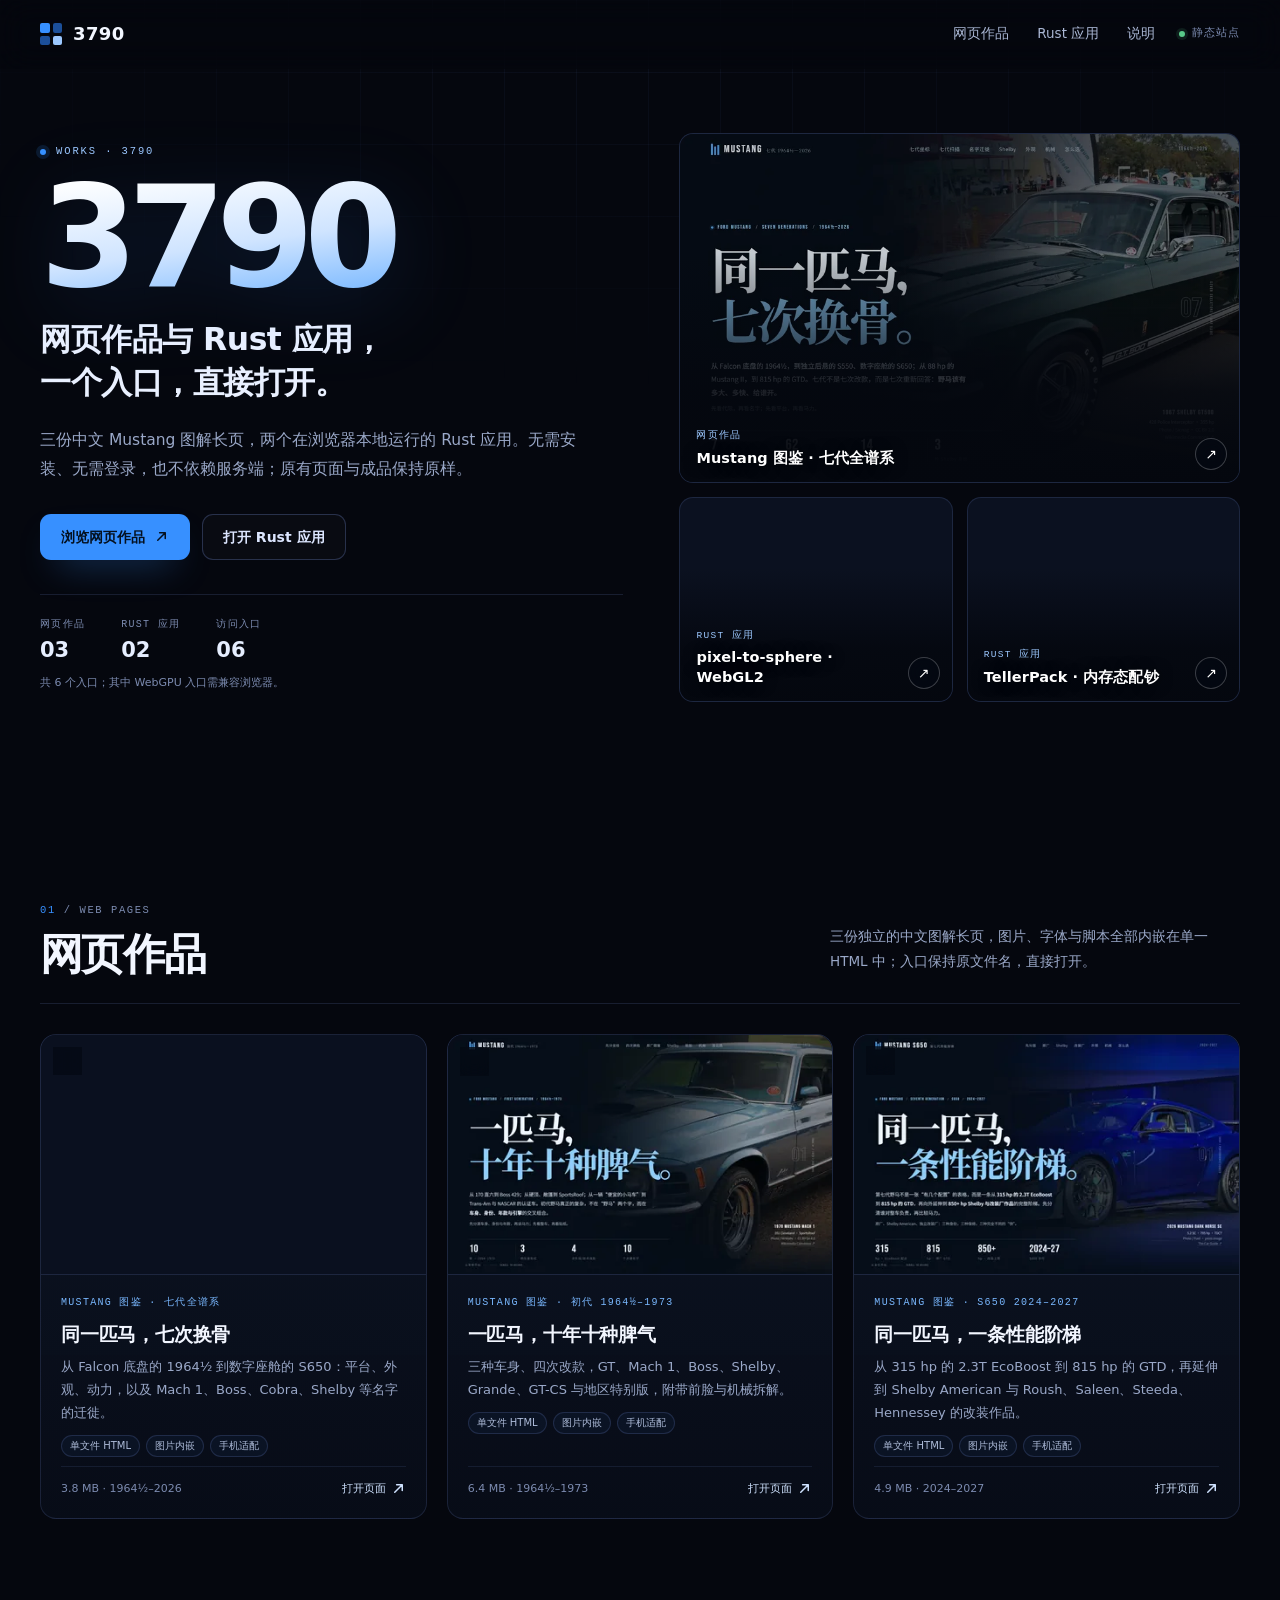
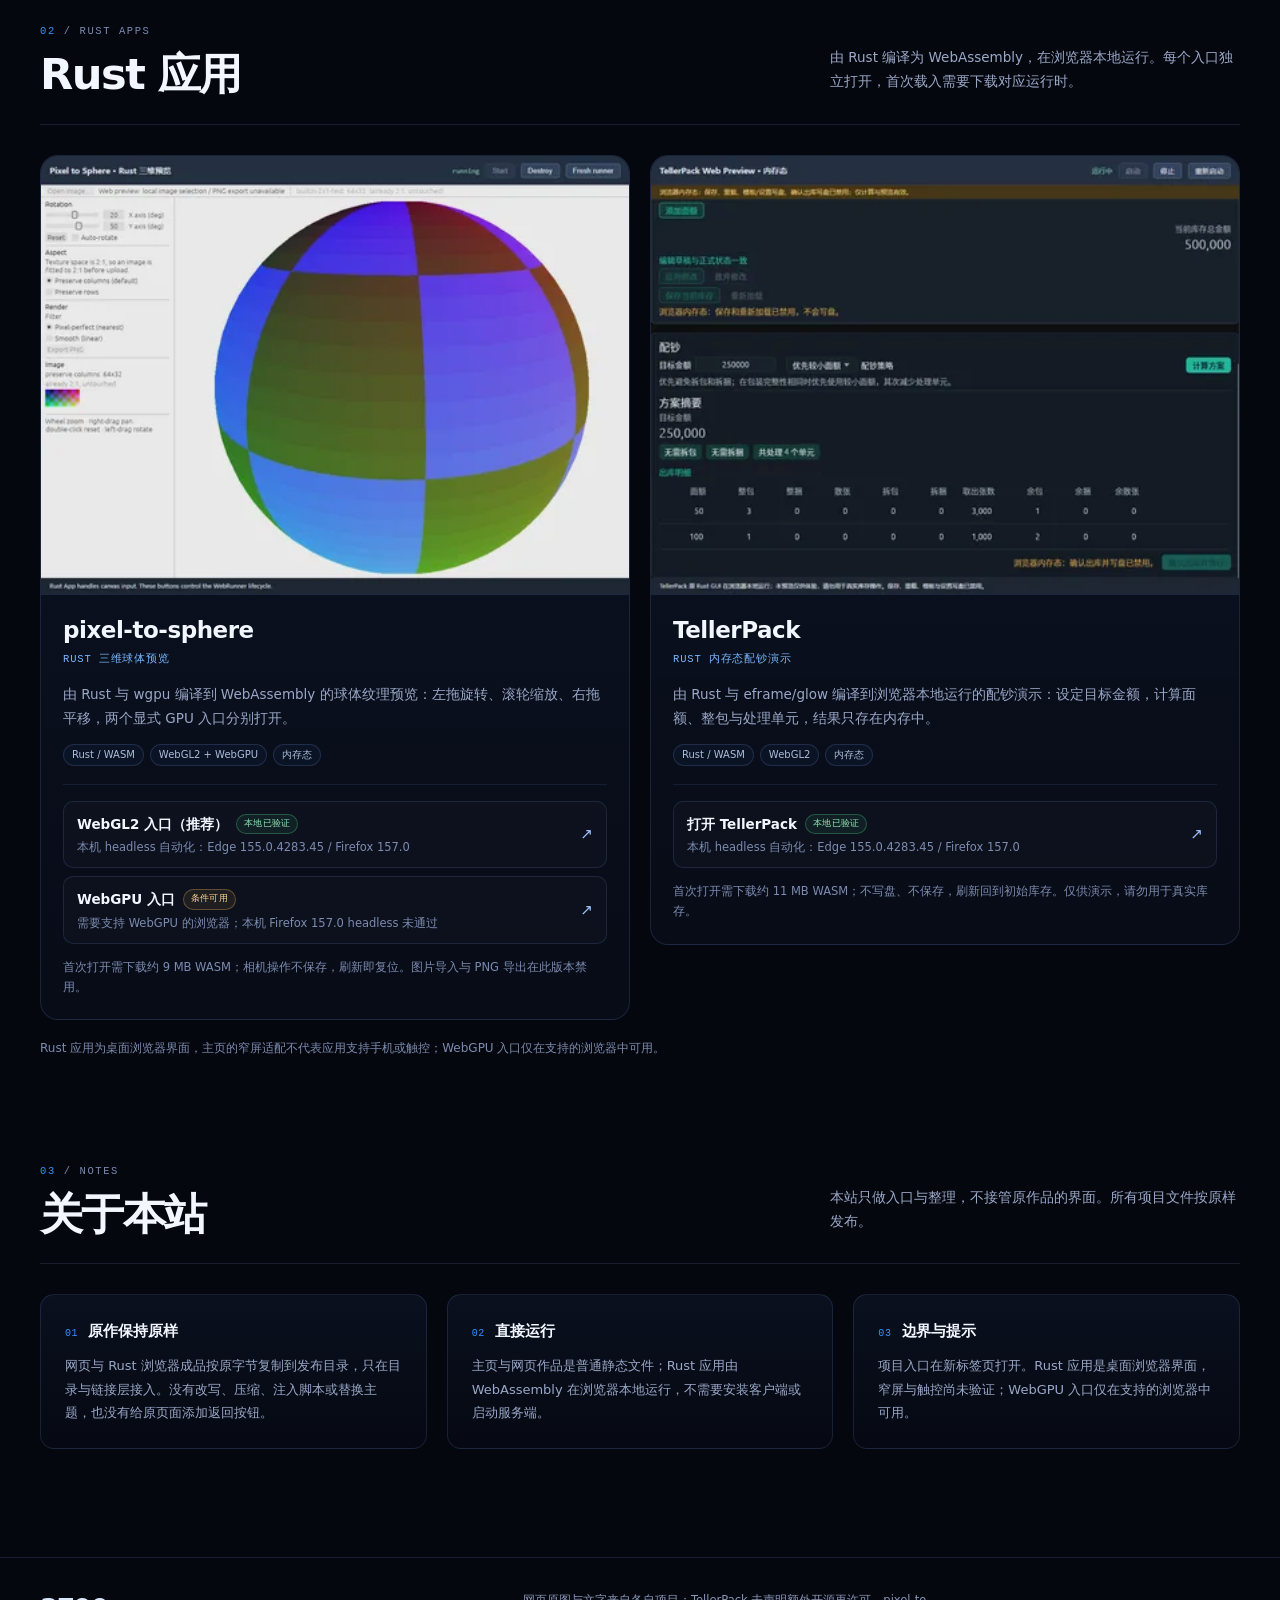
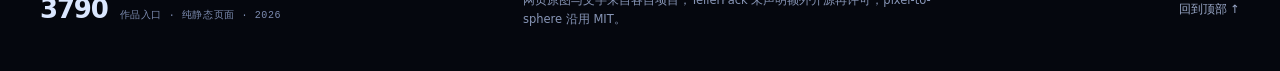
==== docs/index.html @ 150a2ca7 "Publish 3790 site (initial test deployment)" ====
<!doctype html>
<html lang="zh-CN">
<head>
  <meta charset="utf-8">
  <meta name="viewport" content="width=device-width, initial-scale=1">
  <title>3790 · 网页作品与 Rust 应用</title>
  <meta name="description" content="3790 的作品入口：三份中文 Mustang 网页图解，以及两个在浏览器本地运行的 Rust 应用。无需安装，直接打开。">
  <meta name="theme-color" content="#05070e">
  <meta name="color-scheme" content="dark">
  <meta property="og:type" content="website">
  <meta property="og:title" content="3790 · 网页作品与 Rust 应用">
  <meta property="og:description" content="3790 的作品入口：三份中文 Mustang 网页图解，以及两个在浏览器本地运行的 Rust 应用。无需安装，直接打开。">
  <link rel="icon" href="assets/favicon.svg" type="image/svg+xml">
  <link rel="stylesheet" href="assets/styles.css">
  <script src="assets/main.js" defer></script>
</head>
<body id="top">
  <a class="skip-link" href="#main">跳到主要内容</a>

  <header class="site-header">
    <div class="shell header-inner">
      <a class="brand" href="./" aria-label="3790 首页">
        <span class="brand-glyph" aria-hidden="true"><i></i><i></i><i></i><i></i></span>
        <span class="brand-word">3790</span>
      </a>
      <nav class="site-nav" aria-label="主导航">
        <a href="#web">网页作品</a>
        <a href="#rust">Rust 应用</a>
        <a href="#about">说明</a>
      </nav>
      <p class="header-meta"><span class="status-dot" aria-hidden="true"></span>静态站点</p>
    </div>
  </header>

  <main id="main">
    <section class="hero shell" aria-labelledby="hero-title">
      <div class="hero-copy">
        <p class="eyebrow"><span class="eyebrow-dot" aria-hidden="true"></span>WORKS · 3790</p>
        <h1 class="hero-title" id="hero-title">
          <span class="hero-num">3790</span>
          <span class="hero-tagline">网页作品与 Rust 应用，<br>一个入口，直接打开。</span>
        </h1>
        <p class="lede">三份中文 Mustang 图解长页，两个在浏览器本地运行的 Rust 应用。无需安装、无需登录，也不依赖服务端；原有页面与成品保持原样。</p>
        <div class="hero-actions">
          <a class="btn btn-primary" href="#web">浏览网页作品<svg viewBox="0 0 16 16" width="15" height="15" aria-hidden="true" focusable="false"><path d="M4 12 12 4M6 4h6v6" fill="none" stroke="currentColor" stroke-width="1.6" stroke-linecap="round" stroke-linejoin="round"/></svg></a>
          <a class="btn btn-ghost" href="#rust">打开 Rust 应用</a>
        </div>
        <dl class="facts" aria-label="站点概况">
          <div class="fact"><dt>网页作品</dt><dd>03</dd></div>
          <div class="fact"><dt>Rust 应用</dt><dd>02</dd></div>
          <div class="fact"><dt>访问入口</dt><dd>06</dd></div>
        </dl>
        <p class="facts-note">共 6 个入口；其中 WebGPU 入口需兼容浏览器。</p>
      </div>
      <div class="hero-gallery" aria-label="精选入口">
        <a class="tile tile--feature" href="pages/mustang-atlas/mustang-all-generations.html" target="_blank" rel="noopener noreferrer" aria-label="Mustang 图鉴 · 七代全谱系（在新标签页打开）">
          <img src="assets/previews/mustang-all-generations-880.webp" srcset="assets/previews/mustang-all-generations-440.webp 440w, assets/previews/mustang-all-generations-880.webp 880w" sizes="(max-width: 860px) 82vw, (max-width: 1080px) 31vw, 47vw" width="880" height="550" alt="" fetchpriority="high" decoding="async">
          <span class="tile-caption"><span class="tile-kicker">网页作品</span><strong>Mustang 图鉴 · 七代全谱系</strong></span>
          <span class="tile-go" aria-hidden="true">↗</span>
        </a>
        <a class="tile" href="apps/pixel-to-sphere/webgl2/index.html" target="_blank" rel="noopener noreferrer" aria-label="pixel-to-sphere · WebGL2（在新标签页打开）">
          <img src="assets/previews/pixel-webgl2-880.webp" srcset="assets/previews/pixel-webgl2-440.webp 440w, assets/previews/pixel-webgl2-880.webp 880w" sizes="(max-width: 860px) 82vw, (max-width: 1080px) 31vw, 24vw" width="880" height="656" alt="" decoding="async">
          <span class="tile-caption"><span class="tile-kicker">Rust 应用</span><strong>pixel-to-sphere · WebGL2</strong></span>
          <span class="tile-go" aria-hidden="true">↗</span>
        </a>
        <a class="tile" href="apps/tellerpack/index.html" target="_blank" rel="noopener noreferrer" aria-label="TellerPack · 内存态配钞（在新标签页打开）">
          <img src="assets/previews/tellerpack-glow-880.webp" srcset="assets/previews/tellerpack-glow-440.webp 440w, assets/previews/tellerpack-glow-880.webp 880w" sizes="(max-width: 860px) 82vw, (max-width: 1080px) 31vw, 24vw" width="880" height="656" alt="" decoding="async">
          <span class="tile-caption"><span class="tile-kicker">Rust 应用</span><strong>TellerPack · 内存态配钞</strong></span>
          <span class="tile-go" aria-hidden="true">↗</span>
        </a>
      </div>
    </section>

    <section class="section shell" id="web" aria-labelledby="web-title">
      <div class="section-head">
        <div>
          <p class="section-kicker"><span>01</span> / WEB PAGES</p>
          <h2 id="web-title">网页作品</h2>
        </div>
        <p class="section-note">三份独立的中文图解长页，图片、字体与脚本全部内嵌在单一 HTML 中；入口保持原文件名，直接打开。</p>
      </div>
      <div class="work-grid">
        <article class="work-card">
          <div class="work-media">
            <img src="assets/previews/mustang-all-generations-880.webp" srcset="assets/previews/mustang-all-generations-440.webp 440w, assets/previews/mustang-all-generations-880.webp 880w" sizes="(max-width: 720px) 92vw, (max-width: 1080px) 45vw, 30vw" width="880" height="550" alt="Mustang 七代全谱系页面顶部：深蓝背景上的白色大标题“同一匹马，七次换骨”，右侧是一辆绿色 1967 Shelby GT500。" loading="lazy" decoding="async">
            <span class="work-index" aria-hidden="true">01</span>
          </div>
          <div class="work-body">
            <p class="work-kicker">Mustang 图鉴 · 七代全谱系</p>
            <h3 class="work-title"><a href="pages/mustang-atlas/mustang-all-generations.html" target="_blank" rel="noopener noreferrer">同一匹马，七次换骨<span class="sr-only">（在新标签页打开）</span></a></h3>
            <p class="work-desc">从 Falcon 底盘的 1964½ 到数字座舱的 S650：平台、外观、动力，以及 Mach 1、Boss、Cobra、Shelby 等名字的迁徙。</p>
            <div class="work-tags"><span class="tag">单文件 HTML</span><span class="tag">图片内嵌</span><span class="tag">手机适配</span></div>
            <div class="work-foot">
              <span>3.8 MB · 1964½–2026</span>
              <span class="work-open" aria-hidden="true">打开页面 <svg viewBox="0 0 16 16" width="15" height="15" aria-hidden="true" focusable="false"><path d="M4 12 12 4M6 4h6v6" fill="none" stroke="currentColor" stroke-width="1.6" stroke-linecap="round" stroke-linejoin="round"/></svg></span>
            </div>
          </div>
        </article>
        <article class="work-card">
          <div class="work-media">
            <img src="assets/previews/mustang-first-generation-880.webp" srcset="assets/previews/mustang-first-generation-440.webp 440w, assets/previews/mustang-first-generation-880.webp 880w" sizes="(max-width: 720px) 92vw, (max-width: 1080px) 45vw, 30vw" width="880" height="550" alt="初代 Mustang 页面顶部：深蓝背景与浅蓝色大标题“一匹马，十年十种脾气”，右侧是一辆蓝色 1970 Mustang Mach 1。" loading="lazy" decoding="async">
            <span class="work-index" aria-hidden="true">02</span>
          </div>
          <div class="work-body">
            <p class="work-kicker">Mustang 图鉴 · 初代 1964½–1973</p>
            <h3 class="work-title"><a href="pages/mustang-atlas/mustang-first-generation.html" target="_blank" rel="noopener noreferrer">一匹马，十年十种脾气<span class="sr-only">（在新标签页打开）</span></a></h3>
            <p class="work-desc">三种车身、四次改款，GT、Mach 1、Boss、Shelby、Grande、GT-CS 与地区特别版，附带前脸与机械拆解。</p>
            <div class="work-tags"><span class="tag">单文件 HTML</span><span class="tag">图片内嵌</span><span class="tag">手机适配</span></div>
            <div class="work-foot">
              <span>6.4 MB · 1964½–1973</span>
              <span class="work-open" aria-hidden="true">打开页面 <svg viewBox="0 0 16 16" width="15" height="15" aria-hidden="true" focusable="false"><path d="M4 12 12 4M6 4h6v6" fill="none" stroke="currentColor" stroke-width="1.6" stroke-linecap="round" stroke-linejoin="round"/></svg></span>
            </div>
          </div>
        </article>
        <article class="work-card">
          <div class="work-media">
            <img src="assets/previews/mustang-s650-880.webp" srcset="assets/previews/mustang-s650-440.webp 440w, assets/previews/mustang-s650-880.webp 880w" sizes="(max-width: 720px) 92vw, (max-width: 1080px) 45vw, 30vw" width="880" height="550" alt="S650 页面顶部：深蓝色标题“同一匹马，一条性能阶梯”，右侧是一辆蓝色第七代 Mustang Dark Horse。" loading="lazy" decoding="async">
            <span class="work-index" aria-hidden="true">03</span>
          </div>
          <div class="work-body">
            <p class="work-kicker">Mustang 图鉴 · S650 2024–2027</p>
            <h3 class="work-title"><a href="pages/mustang-atlas/mustang-s650-performance-ladder.html" target="_blank" rel="noopener noreferrer">同一匹马，一条性能阶梯<span class="sr-only">（在新标签页打开）</span></a></h3>
            <p class="work-desc">从 315 hp 的 2.3T EcoBoost 到 815 hp 的 GTD，再延伸到 Shelby American 与 Roush、Saleen、Steeda、Hennessey 的改装作品。</p>
            <div class="work-tags"><span class="tag">单文件 HTML</span><span class="tag">图片内嵌</span><span class="tag">手机适配</span></div>
            <div class="work-foot">
              <span>4.9 MB · 2024–2027</span>
              <span class="work-open" aria-hidden="true">打开页面 <svg viewBox="0 0 16 16" width="15" height="15" aria-hidden="true" focusable="false"><path d="M4 12 12 4M6 4h6v6" fill="none" stroke="currentColor" stroke-width="1.6" stroke-linecap="round" stroke-linejoin="round"/></svg></span>
            </div>
          </div>
        </article>
      </div>
    </section>

    <section class="section shell" id="rust" aria-labelledby="rust-title">
      <div class="section-head">
        <div>
          <p class="section-kicker"><span>02</span> / RUST APPS</p>
          <h2 id="rust-title">Rust 应用</h2>
        </div>
        <p class="section-note">由 Rust 编译为 WebAssembly，在浏览器本地运行。每个入口独立打开，首次载入需要下载对应运行时。</p>
      </div>
      <div class="app-grid">
        <article class="app-card">
          <div class="app-media"><img src="assets/previews/pixel-webgl2-880.webp" srcset="assets/previews/pixel-webgl2-440.webp 440w, assets/previews/pixel-webgl2-880.webp 880w" sizes="(max-width: 1080px) 92vw, 46vw" width="880" height="656" alt="pixel-to-sphere 浏览器界面：左侧是旋转、渲染与图像设置面板，右侧是一个用 64×32 测试纹理贴图的彩色球体。" loading="lazy" decoding="async"></div>
          <div class="app-body">
            <h3 class="app-title">pixel-to-sphere</h3>
            <p class="app-sub">Rust 三维球体预览</p>
            <p class="app-desc">由 Rust 与 wgpu 编译到 WebAssembly 的球体纹理预览：左拖旋转、滚轮缩放、右拖平移，两个显式 GPU 入口分别打开。</p>
            <div class="app-tags"><span class="tag">Rust / WASM</span><span class="tag">WebGL2 + WebGPU</span><span class="tag">内存态</span></div>
            <div class="app-entries">
            <a class="entry-link" href="apps/pixel-to-sphere/webgl2/index.html" target="_blank" rel="noopener noreferrer">
              <span class="entry-main">
                <span class="entry-title">WebGL2 入口（推荐） <span class="badge badge-ok">本地已验证</span></span>
                <span class="entry-desc">本机 headless 自动化：Edge 155.0.4283.45 / Firefox 157.0</span>
              </span>
              <span class="entry-go" aria-hidden="true">↗</span>
              <span class="sr-only">（在新标签页打开）</span>
            </a>
            <a class="entry-link" href="apps/pixel-to-sphere/webgpu/index.html" target="_blank" rel="noopener noreferrer">
              <span class="entry-main">
                <span class="entry-title">WebGPU 入口 <span class="badge badge-warn">条件可用</span></span>
                <span class="entry-desc">需要支持 WebGPU 的浏览器；本机 Firefox 157.0 headless 未通过</span>
              </span>
              <span class="entry-go" aria-hidden="true">↗</span>
              <span class="sr-only">（在新标签页打开）</span>
            </a>
            </div>
            <p class="app-note">首次打开需下载约 9 MB WASM；相机操作不保存，刷新即复位。图片导入与 PNG 导出在此版本禁用。</p>
          </div>
        </article>
        <article class="app-card">
          <div class="app-media"><img src="assets/previews/tellerpack-glow-880.webp" srcset="assets/previews/tellerpack-glow-440.webp 440w, assets/previews/tellerpack-glow-880.webp 880w" sizes="(max-width: 1080px) 92vw, 46vw" width="880" height="656" alt="TellerPack 浏览器界面：顶部是运行状态与启动按钮，中部是配钞表单，下方是 50 元与 100 元的出库明细表。" loading="lazy" decoding="async"></div>
          <div class="app-body">
            <h3 class="app-title">TellerPack</h3>
            <p class="app-sub">Rust 内存态配钞演示</p>
            <p class="app-desc">由 Rust 与 eframe/glow 编译到浏览器本地运行的配钞演示：设定目标金额，计算面额、整包与处理单元，结果只存在内存中。</p>
            <div class="app-tags"><span class="tag">Rust / WASM</span><span class="tag">WebGL2</span><span class="tag">内存态</span></div>
            <div class="app-entries">
            <a class="entry-link" href="apps/tellerpack/index.html" target="_blank" rel="noopener noreferrer">
              <span class="entry-main">
                <span class="entry-title">打开 TellerPack <span class="badge badge-ok">本地已验证</span></span>
                <span class="entry-desc">本机 headless 自动化：Edge 155.0.4283.45 / Firefox 157.0</span>
              </span>
              <span class="entry-go" aria-hidden="true">↗</span>
              <span class="sr-only">（在新标签页打开）</span>
            </a>
            </div>
            <p class="app-note">首次打开需下载约 11 MB WASM；不写盘、不保存，刷新回到初始库存。仅供演示，请勿用于真实库存。</p>
          </div>
        </article>
      </div>
      <p class="section-footnote">Rust 应用为桌面浏览器界面，主页的窄屏适配不代表应用支持手机或触控；WebGPU 入口仅在支持的浏览器中可用。</p>
    </section>

    <section class="section shell about" id="about" aria-labelledby="about-title">
      <div class="section-head">
        <div>
          <p class="section-kicker"><span>03</span> / NOTES</p>
          <h2 id="about-title">关于本站</h2>
        </div>
        <p class="section-note">本站只做入口与整理，不接管原作品的界面。所有项目文件按原样发布。</p>
      </div>
      <div class="note-grid">
        <article class="note-card">
          <h3><span class="note-num" aria-hidden="true">01</span>原作保持原样</h3>
          <p>网页与 Rust 浏览器成品按原字节复制到发布目录，只在目录与链接层接入。没有改写、压缩、注入脚本或替换主题，也没有给原页面添加返回按钮。</p>
        </article>
        <article class="note-card">
          <h3><span class="note-num" aria-hidden="true">02</span>直接运行</h3>
          <p>主页与网页作品是普通静态文件；Rust 应用由 WebAssembly 在浏览器本地运行，不需要安装客户端或启动服务端。</p>
        </article>
        <article class="note-card">
          <h3><span class="note-num" aria-hidden="true">03</span>边界与提示</h3>
          <p>项目入口在新标签页打开。Rust 应用是桌面浏览器界面，窄屏与触控尚未验证；WebGPU 入口仅在支持的浏览器中可用。</p>
        </article>
      </div>
    </section>
  </main>

  <footer class="site-footer">
    <div class="shell footer-inner">
      <div class="footer-brand-wrap">
        <span class="footer-brand">3790</span>
        <span class="footer-meta">作品入口 · 纯静态页面 · 2026</span>
      </div>
      <p class="footer-license">网页原图与文字来自各自项目；TellerPack 未声明额外开源再许可，pixel-to-sphere 沿用 MIT。</p>
      <a class="footer-top" href="#top">回到顶部 <span aria-hidden="true">↑</span></a>
    </div>
  </footer>
</body>
</html>
---- docs/assets/styles.css ----
:root {
  color-scheme: dark;
  --bg: #05070e;
  --bg-soft: #080c16;
  --surface: #0b1120;
  --surface-2: #0e1628;
  --ink: #f2f6ff;
  --muted: #9aa8c8;
  --dim: #7c8bb0;
  --brand: #3790FF;
  --brand-bright: #79b8ff;
  --brand-soft: #9cc8ff;
  --line: rgba(140, 167, 255, 0.14);
  --line-strong: rgba(140, 167, 255, 0.24);
  --radius: 16px;
  --font-sans: "Segoe UI Variable Text", "Segoe UI", "Noto Sans SC", "PingFang SC", "Microsoft YaHei", "Hiragino Sans GB", system-ui, -apple-system, sans-serif;
  --font-display: "Segoe UI Variable Display", "Segoe UI", "Noto Sans SC", "PingFang SC", "Microsoft YaHei", system-ui, sans-serif;
  --font-mono: "Cascadia Mono", "Consolas", "SFMono-Regular", ui-monospace, monospace;
  --shell: 1200px;
}

*,
*::before,
*::after {
  box-sizing: border-box;
}

html {
  scroll-behavior: smooth;
  scroll-padding-top: 92px;
  background: var(--bg);
}

body {
  margin: 0;
  min-width: 280px;
  color: var(--ink);
  background:
    radial-gradient(920px 540px at 82% -10%, rgba(55, 144, 255, 0.2), transparent 62%),
    radial-gradient(720px 480px at 4% -12%, rgba(55, 144, 255, 0.12), transparent 64%),
    var(--bg);
  background-repeat: no-repeat;
  font-family: var(--font-sans);
  font-size: 16px;
  line-height: 1.65;
  -webkit-font-smoothing: antialiased;
  text-rendering: optimizeLegibility;
}

body::before {
  content: "";
  position: fixed;
  inset: 0;
  z-index: 0;
  pointer-events: none;
  background-image:
    linear-gradient(rgba(120, 160, 255, 0.05) 1px, transparent 1px),
    linear-gradient(90deg, rgba(120, 160, 255, 0.05) 1px, transparent 1px);
  background-size: 72px 72px;
  -webkit-mask-image: radial-gradient(ellipse 82% 58% at 50% 0%, #000 12%, transparent 76%);
  mask-image: radial-gradient(ellipse 82% 58% at 50% 0%, #000 12%, transparent 76%);
}

::selection {
  color: #04101f;
  background: var(--brand);
}

img {
  max-width: 100%;
}

a {
  color: inherit;
}

:focus-visible {
  outline: 2px solid var(--brand-bright);
  outline-offset: 3px;
  border-radius: 4px;
}

.shell {
  width: min(var(--shell), calc(100% - 48px));
  margin-inline: auto;
}

.sr-only {
  position: absolute;
  width: 1px;
  height: 1px;
  padding: 0;
  margin: -1px;
  overflow: hidden;
  clip: rect(0 0 0 0);
  white-space: nowrap;
  border: 0;
}

.skip-link {
  position: absolute;
  top: 12px;
  left: 12px;
  z-index: 100;
  padding: 10px 14px;
  border-radius: 8px;
  background: var(--brand);
  color: #04101f;
  font-weight: 600;
  text-decoration: none;
  transform: translateY(-160%);
}

.skip-link:focus-visible {
  transform: translateY(0);
  outline-color: #fff;
}

/* Header */

.site-header {
  position: sticky;
  top: 0;
  z-index: 50;
  border-bottom: 1px solid transparent;
  background: rgba(5, 7, 14, 0.55);
  -webkit-backdrop-filter: blur(16px);
  backdrop-filter: blur(16px);
  transition: background-color 0.25s ease, border-color 0.25s ease;
}

.site-header.is-scrolled {
  border-bottom-color: var(--line);
  background: rgba(5, 7, 14, 0.86);
}

.header-inner {
  min-height: 68px;
  display: flex;
  align-items: center;
  justify-content: space-between;
  gap: 24px;
}

.brand {
  display: inline-flex;
  align-items: center;
  gap: 11px;
  color: var(--ink);
  text-decoration: none;
}

.brand-glyph {
  display: grid;
  grid-template-columns: 1fr 1fr;
  gap: 3px;
  width: 22px;
  height: 22px;
}

.brand-glyph i {
  display: block;
  border-radius: 2px;
  background: var(--brand);
}

.brand-glyph i:nth-child(2),
.brand-glyph i:nth-child(3) {
  background: #1c4f99;
}

.brand-glyph i:nth-child(4) {
  background: var(--brand-soft);
}

.brand-word {
  font-family: var(--font-display);
  font-size: 18px;
  font-weight: 700;
  letter-spacing: 0.02em;
  font-variant-numeric: tabular-nums;
}

.site-nav {
  display: flex;
  align-items: center;
  gap: 28px;
  margin-left: auto;
}

.site-nav a {
  padding: 8px 0;
  border-bottom: 1px solid transparent;
  color: #aab7d4;
  font-size: 13.5px;
  text-decoration: none;
  transition: color 0.2s ease, border-color 0.2s ease;
}

.site-nav a:hover {
  color: #fff;
}

.site-nav a[aria-current="true"] {
  color: #fff;
  border-bottom-color: var(--brand);
}

.header-meta {
  display: flex;
  align-items: center;
  gap: 7px;
  margin: 0;
  color: var(--dim);
  font-family: var(--font-mono);
  font-size: 10.5px;
  letter-spacing: 0.09em;
}

.status-dot {
  width: 6px;
  height: 6px;
  border-radius: 50%;
  background: #59c98a;
  box-shadow: 0 0 0 3px rgba(89, 201, 138, 0.12);
}

main,
.site-footer {
  position: relative;
  z-index: 1;
}

/* Hero */

.hero {
  display: grid;
  grid-template-columns: minmax(0, 1.02fr) minmax(0, 0.98fr);
  align-items: center;
  gap: 56px;
  padding: 64px 0 96px;
}

.eyebrow {
  display: flex;
  align-items: center;
  gap: 10px;
  margin: 0 0 20px;
  color: var(--brand-soft);
  font-family: var(--font-mono);
  font-size: 10.5px;
  font-weight: 500;
  letter-spacing: 0.18em;
  text-transform: uppercase;
}

.eyebrow-dot {
  width: 6px;
  height: 6px;
  border-radius: 50%;
  background: var(--brand);
  box-shadow: 0 0 0 4px rgba(55, 144, 255, 0.14);
}

.hero-title {
  margin: 0;
}

.hero-num {
  display: block;
  color: #ecf4ff;
  font-family: var(--font-display);
  font-size: clamp(5rem, 11vw, 9rem);
  font-weight: 800;
  line-height: 0.82;
  letter-spacing: -0.07em;
  font-variant-numeric: tabular-nums;
}

@supports ((-webkit-background-clip: text) or (background-clip: text)) {
  .hero-num {
    background: linear-gradient(172deg, #fbfdff 6%, #cfe4ff 46%, #79b8ff 82%, #2f83ee 112%);
    -webkit-background-clip: text;
    background-clip: text;
    color: transparent;
    filter: drop-shadow(0 18px 42px rgba(55, 144, 255, 0.16));
  }
}

.hero-tagline {
  display: block;
  max-width: 15em;
  margin-top: 22px;
  color: #e9f0ff;
  font-family: var(--font-display);
  font-size: clamp(1.4rem, 2.45vw, 2.1rem);
  font-weight: 600;
  line-height: 1.38;
  letter-spacing: -0.015em;
  text-wrap: balance;
}

.lede {
  max-width: 35em;
  margin: 22px 0 0;
  color: var(--muted);
  font-size: 15.5px;
  line-height: 1.85;
}

.hero-actions {
  display: flex;
  flex-wrap: wrap;
  gap: 12px;
  margin-top: 30px;
}

.btn {
  display: inline-flex;
  align-items: center;
  justify-content: center;
  gap: 9px;
  min-height: 46px;
  padding: 0 20px;
  border: 1px solid transparent;
  border-radius: 11px;
  font-size: 14px;
  font-weight: 600;
  line-height: 1;
  text-decoration: none;
  transition: background-color 0.2s ease, border-color 0.2s ease, transform 0.2s ease;
}

.btn svg {
  flex: none;
  transition: transform 0.2s ease;
}

.btn:hover svg {
  transform: translate(2px, -2px);
}

.btn-primary {
  background: var(--brand);
  color: #04101f;
  box-shadow: 0 16px 36px -18px rgba(55, 144, 255, 0.75);
}

.btn-primary:hover {
  background: #5aa5ff;
}

.btn-ghost {
  border-color: var(--line-strong);
  background: rgba(255, 255, 255, 0.02);
  color: #dce6ff;
}

.btn-ghost:hover {
  border-color: rgba(121, 184, 255, 0.45);
  background: rgba(55, 144, 255, 0.08);
}

.facts {
  display: flex;
  gap: 36px;
  margin: 34px 0 0;
  padding: 22px 0 0;
  border-top: 1px solid var(--line);
}

.facts-note {
  margin: 13px 0 0;
  color: var(--dim);
  font-size: 11px;
  line-height: 1.65;
}

.fact dt {
  margin: 0;
  color: var(--dim);
  font-family: var(--font-mono);
  font-size: 10px;
  font-weight: 500;
  letter-spacing: 0.13em;
  text-transform: uppercase;
}

.fact dd {
  margin: 7px 0 0;
  color: #e6eeff;
  font-size: 21px;
  font-weight: 650;
  line-height: 1;
  font-variant-numeric: tabular-nums;
}

/* Hero gallery */

.hero-gallery {
  display: grid;
  grid-template-columns: repeat(2, minmax(0, 1fr));
  gap: 14px;
  min-width: 0;
}

.tile {
  position: relative;
  display: block;
  overflow: hidden;
  isolation: isolate;
  border: 1px solid var(--line);
  border-radius: 14px;
  background: var(--surface);
  aspect-ratio: 4 / 3;
  transition: border-color 0.3s ease, transform 0.3s ease, box-shadow 0.3s ease;
}

.tile--feature {
  grid-column: 1 / -1;
  aspect-ratio: 16 / 10;
}

.tile img {
  width: 100%;
  height: 100%;
  object-fit: cover;
  object-position: top center;
  filter: brightness(0.82) saturate(0.95);
  transition: transform 0.6s cubic-bezier(0.2, 0.7, 0.2, 1), filter 0.4s ease;
}

.tile::after {
  content: "";
  position: absolute;
  inset: 0;
  z-index: 1;
  background: linear-gradient(180deg, rgba(4, 7, 14, 0) 34%, rgba(4, 7, 14, 0.38) 52%, rgba(4, 7, 14, 0.86) 74%, rgba(4, 7, 14, 0.98) 100%);
}

.tile:hover {
  border-color: rgba(121, 184, 255, 0.42);
  box-shadow: 0 26px 60px -32px rgba(55, 144, 255, 0.6);
}

.tile:hover img {
  transform: scale(1.035);
  filter: brightness(0.95) saturate(1.02);
}

.tile-caption {
  position: absolute;
  right: 56px;
  bottom: 14px;
  left: 16px;
  z-index: 2;
  display: flex;
  flex-direction: column;
  gap: 5px;
}

.tile-kicker {
  color: var(--brand-soft);
  font-family: var(--font-mono);
  font-size: 9.5px;
  font-weight: 500;
  letter-spacing: 0.14em;
  text-transform: uppercase;
}

.tile-caption strong {
  color: #fff;
  font-size: 14.5px;
  font-weight: 600;
  line-height: 1.35;
  letter-spacing: 0.005em;
  text-shadow: 0 1px 14px rgba(0, 0, 0, 0.7);
}

.tile-go {
  position: absolute;
  right: 12px;
  bottom: 12px;
  z-index: 2;
  display: grid;
  width: 32px;
  height: 32px;
  place-items: center;
  border: 1px solid rgba(255, 255, 255, 0.22);
  border-radius: 50%;
  background: rgba(5, 9, 20, 0.58);
  color: #fff;
  font-size: 14px;
  -webkit-backdrop-filter: blur(8px);
  backdrop-filter: blur(8px);
  transition: background-color 0.2s ease, color 0.2s ease, border-color 0.2s ease, transform 0.2s ease;
}

.tile:hover .tile-go {
  border-color: var(--brand);
  background: var(--brand);
  color: #04101f;
  transform: translate(1px, -1px);
}

/* Sections */

.section {
  padding-top: 104px;
  scroll-margin-top: 88px;
}

.section-head {
  display: grid;
  grid-template-columns: minmax(0, 1fr) minmax(280px, 410px);
  align-items: end;
  gap: 40px;
  padding-bottom: 26px;
  margin-bottom: 30px;
  border-bottom: 1px solid var(--line);
}

.section-kicker {
  display: flex;
  align-items: center;
  gap: 8px;
  margin: 0 0 12px;
  color: var(--dim);
  font-family: var(--font-mono);
  font-size: 10.5px;
  font-weight: 500;
  letter-spacing: 0.15em;
  text-transform: uppercase;
}

.section-kicker span {
  color: var(--brand);
}

.section-head h2 {
  margin: 0;
  font-family: var(--font-display);
  font-size: clamp(2rem, 3.4vw, 2.7rem);
  font-weight: 650;
  line-height: 1.05;
  letter-spacing: -0.035em;
}

.section-note {
  margin: 0 0 4px;
  color: var(--muted);
  font-size: 13.5px;
  line-height: 1.8;
}

.section-footnote {
  margin: 18px 0 0;
  color: var(--dim);
  font-size: 12px;
  line-height: 1.7;
}

/* Work cards */

.work-grid {
  display: grid;
  grid-template-columns: repeat(3, minmax(0, 1fr));
  gap: 20px;
}

.work-card {
  position: relative;
  display: flex;
  flex-direction: column;
  overflow: hidden;
  border: 1px solid var(--line);
  border-radius: var(--radius);
  background: linear-gradient(180deg, rgba(17, 25, 45, 0.74), rgba(8, 13, 24, 0.92));
  transition: transform 0.3s ease, border-color 0.3s ease, box-shadow 0.3s ease;
}

.work-card:hover {
  transform: translateY(-4px);
  border-color: rgba(121, 184, 255, 0.36);
  box-shadow: 0 32px 64px -38px rgba(55, 144, 255, 0.6);
}

.work-card:focus-within {
  border-color: var(--brand);
  box-shadow: 0 0 0 2px rgba(55, 144, 255, 0.35);
}

.work-media {
  position: relative;
  aspect-ratio: 16 / 10;
  overflow: hidden;
  border-bottom: 1px solid var(--line);
  background: #0a101f;
}

.work-media img {
  display: block;
  width: 100%;
  height: 100%;
  object-fit: cover;
  object-position: top center;
  transition: transform 0.55s cubic-bezier(0.2, 0.7, 0.2, 1);
}

.work-card:hover .work-media img {
  transform: scale(1.025);
}

.work-index {
  position: absolute;
  top: 12px;
  left: 12px;
  padding: 5px 7px;
  border: 1px solid rgba(255, 255, 255, 0.14);
  border-radius: 6px;
  background: rgba(4, 8, 18, 0.64);
  color: #d7e6ff;
  font-family: var(--font-mono);
  font-size: 9.5px;
  letter-spacing: 0.08em;
  -webkit-backdrop-filter: blur(8px);
  backdrop-filter: blur(8px);
}

.work-body {
  display: flex;
  flex: 1;
  flex-direction: column;
  gap: 9px;
  padding: 20px;
}

.work-kicker {
  margin: 0;
  color: var(--brand-bright);
  font-family: var(--font-mono);
  font-size: 10px;
  font-weight: 500;
  letter-spacing: 0.13em;
  text-transform: uppercase;
}

.work-title {
  margin: 0;
  font-family: var(--font-display);
  font-size: 19px;
  font-weight: 650;
  line-height: 1.38;
  letter-spacing: -0.01em;
}

.work-title a {
  text-decoration: none;
  color: inherit;
}

.work-title a::after {
  content: "";
  position: absolute;
  inset: 0;
  z-index: 1;
  border-radius: var(--radius);
}

.work-title a:focus-visible {
  outline: none;
}

.work-desc {
  margin: 0;
  color: var(--muted);
  font-size: 13px;
  line-height: 1.76;
}

.work-tags {
  display: flex;
  flex-wrap: wrap;
  gap: 6px;
  margin-top: 1px;
}

.tag {
  padding: 3px 8px;
  border: 1px solid rgba(140, 167, 255, 0.16);
  border-radius: 999px;
  background: rgba(55, 144, 255, 0.05);
  color: #aebcda;
  font-size: 10px;
  line-height: 1.4;
}

.work-foot {
  display: flex;
  align-items: center;
  justify-content: space-between;
  gap: 10px;
  margin-top: auto;
  padding-top: 13px;
  border-top: 1px solid rgba(140, 167, 255, 0.1);
  color: var(--dim);
  font-size: 11px;
}

.work-open {
  display: inline-flex;
  align-items: center;
  gap: 5px;
  color: #cfe2ff;
  font-weight: 500;
}

.work-open svg {
  transition: transform 0.25s ease;
}

.work-card:hover .work-open svg {
  transform: translate(2px, -2px);
}

/* Rust app cards */

.app-grid {
  display: grid;
  grid-template-columns: repeat(2, minmax(0, 1fr));
  align-items: start;
  gap: 20px;
}

.app-card {
  overflow: hidden;
  border: 1px solid var(--line);
  border-radius: 18px;
  background: linear-gradient(180deg, rgba(16, 24, 43, 0.74), rgba(8, 13, 24, 0.92));
  transition: border-color 0.3s ease, box-shadow 0.3s ease;
}

.app-card:hover {
  border-color: rgba(121, 184, 255, 0.3);
  box-shadow: 0 34px 70px -44px rgba(55, 144, 255, 0.55);
}

.app-media {
  overflow: hidden;
  border-bottom: 1px solid var(--line);
  background: #0a101f;
}

.app-media img {
  display: block;
  width: 100%;
  height: auto;
  filter: brightness(0.94);
  transition: transform 0.55s cubic-bezier(0.2, 0.7, 0.2, 1);
}

.app-card:hover .app-media img {
  transform: scale(1.01);
}

.app-body {
  padding: 22px;
}

.app-head {
  display: flex;
  align-items: flex-start;
  justify-content: space-between;
  gap: 16px;
}

.app-title {
  margin: 0;
  font-family: var(--font-display);
  font-size: 23px;
  font-weight: 650;
  line-height: 1.2;
  letter-spacing: -0.02em;
}

.app-sub {
  margin: 7px 0 0;
  color: var(--brand-bright);
  font-family: var(--font-mono);
  font-size: 10.5px;
  letter-spacing: 0.08em;
  text-transform: uppercase;
}

.app-desc {
  margin: 13px 0 0;
  color: var(--muted);
  font-size: 13.5px;
  line-height: 1.78;
}

.app-tags {
  display: flex;
  flex-wrap: wrap;
  gap: 6px;
  margin-top: 14px;
}

.app-entries {
  display: flex;
  flex-direction: column;
  gap: 8px;
  margin-top: 18px;
  padding-top: 16px;
  border-top: 1px solid rgba(140, 167, 255, 0.11);
}

.entry-link {
  display: flex;
  align-items: center;
  gap: 12px;
  padding: 11px 13px;
  border: 1px solid rgba(140, 167, 255, 0.14);
  border-radius: 10px;
  background: rgba(255, 255, 255, 0.018);
  color: inherit;
  text-decoration: none;
  transition: background-color 0.2s ease, border-color 0.2s ease;
}

.entry-link:hover {
  border-color: rgba(121, 184, 255, 0.36);
  background: rgba(55, 144, 255, 0.1);
}

.entry-main {
  display: flex;
  min-width: 0;
  flex-direction: column;
  gap: 4px;
}

.entry-title {
  display: flex;
  flex-wrap: wrap;
  align-items: center;
  gap: 8px;
  font-size: 13.5px;
  font-weight: 600;
}

.entry-desc {
  color: var(--dim);
  font-size: 11.5px;
  line-height: 1.5;
}

.badge {
  padding: 2px 7px;
  border: 1px solid;
  border-radius: 999px;
  font-family: var(--font-mono);
  font-size: 9px;
  font-weight: 500;
  letter-spacing: 0.03em;
  white-space: nowrap;
}

.badge-ok {
  border-color: rgba(83, 214, 138, 0.3);
  background: rgba(83, 214, 138, 0.08);
  color: #93e6b6;
}

.badge-warn {
  border-color: rgba(255, 190, 92, 0.3);
  background: rgba(255, 190, 92, 0.08);
  color: #ffd694;
}

.entry-go {
  margin-left: auto;
  color: #9fc4ff;
  font-size: 15px;
  transition: transform 0.2s ease;
}

.entry-link:hover .entry-go {
  transform: translate(2px, -2px);
}

.app-note {
  margin: 14px 0 0;
  color: var(--dim);
  font-size: 11.5px;
  line-height: 1.72;
}

/* Notes */

.note-grid {
  display: grid;
  grid-template-columns: repeat(3, minmax(0, 1fr));
  gap: 20px;
}

.note-card {
  padding: 24px;
  border: 1px solid var(--line);
  border-radius: 14px;
  background: linear-gradient(180deg, rgba(15, 23, 42, 0.6), rgba(7, 11, 21, 0.62));
}

.note-card h3 {
  display: flex;
  align-items: baseline;
  gap: 10px;
  margin: 0 0 10px;
  font-size: 15px;
  font-weight: 600;
  letter-spacing: -0.005em;
}

.note-num {
  color: var(--brand);
  font-family: var(--font-mono);
  font-size: 10px;
  font-weight: 500;
  letter-spacing: 0.06em;
}

.note-card p {
  margin: 0;
  color: var(--muted);
  font-size: 13px;
  line-height: 1.8;
}

/* Footer */

.site-footer {
  margin-top: 108px;
  border-top: 1px solid var(--line);
  padding: 30px 0 40px;
}

.footer-inner {
  display: flex;
  align-items: center;
  justify-content: space-between;
  gap: 24px;
}

.footer-brand-wrap {
  display: flex;
  align-items: baseline;
  gap: 12px;
}

.footer-brand {
  color: #dbe7ff;
  font-family: var(--font-display);
  font-size: 26px;
  font-weight: 750;
  letter-spacing: -0.045em;
  font-variant-numeric: tabular-nums;
}

.footer-meta {
  color: var(--dim);
  font-family: var(--font-mono);
  font-size: 10px;
  letter-spacing: 0.06em;
}

.footer-license {
  max-width: 36em;
  margin: 0;
  color: #8795b6;
  font-size: 11.5px;
  line-height: 1.65;
}

.footer-top {
  color: var(--muted);
  font-size: 11.5px;
  text-decoration: none;
  white-space: nowrap;
}

.footer-top:hover {
  color: #fff;
}

/* Responsive */

@media (max-width: 1080px) {
  .hero {
    grid-template-columns: minmax(0, 1fr);
    gap: 44px;
    padding-top: 56px;
  }

  .hero-gallery {
    grid-template-columns: repeat(3, minmax(0, 1fr));
  }

  .tile--feature {
    grid-column: auto;
  }

  .tile,
  .tile--feature {
    aspect-ratio: 4 / 3;
  }

  .work-grid {
    grid-template-columns: repeat(2, minmax(0, 1fr));
  }

  .app-grid {
    grid-template-columns: minmax(0, 1fr);
  }

  .app-media img {
    max-height: 460px;
    object-fit: cover;
    object-position: top center;
  }
}

@media (max-width: 860px) {
  .shell {
    width: min(var(--shell), calc(100% - 40px));
  }

  .hero {
    padding: 44px 0 72px;
  }

  .hero-gallery {
    display: flex;
    gap: 12px;
    margin-inline: -20px;
    padding: 2px 20px 10px;
    overflow-x: auto;
    scroll-snap-type: x mandatory;
    scrollbar-width: thin;
  }

  .tile,
  .tile--feature {
    flex: 0 0 78%;
    aspect-ratio: auto;
    height: 216px;
    scroll-snap-align: start;
  }

  .section-head {
    grid-template-columns: minmax(0, 1fr);
    align-items: start;
    gap: 16px;
  }

  .work-grid {
    grid-template-columns: minmax(0, 1fr);
  }

  .note-grid {
    grid-template-columns: minmax(0, 1fr);
  }

  .footer-inner {
    flex-wrap: wrap;
    justify-content: flex-start;
  }

  .footer-license {
    order: 3;
    flex: 1 1 100%;
  }
}

@media (max-width: 720px) {
  .shell {
    width: calc(100% - 32px);
  }

  .header-inner {
    min-height: 60px;
    gap: 12px;
  }

  .brand-word {
    font-size: 16px;
  }

  .site-nav {
    gap: 16px;
  }

  .site-nav a {
    font-size: 12.5px;
  }

  .header-meta {
    display: none;
  }

  .hero {
    padding-top: 36px;
  }

  .hero-num {
    font-size: clamp(4.5rem, 20vw, 6rem);
  }

  .hero-tagline {
    margin-top: 16px;
    font-size: 1.4rem;
  }

  .lede {
    margin-top: 18px;
    font-size: 14.5px;
    line-height: 1.8;
  }

  .hero-actions {
    margin-top: 24px;
  }

  .btn {
    flex: 1 1 auto;
    padding: 0 14px;
    font-size: 13px;
  }

  .facts {
    gap: 22px;
    margin-top: 26px;
    padding-top: 18px;
  }

  .fact dd {
    font-size: 18px;
  }

  .hero-gallery {
    margin-inline: -16px;
    padding-inline: 16px;
  }

  .tile,
  .tile--feature {
    flex-basis: 82%;
    height: 196px;
  }

  .section {
    padding-top: 68px;
  }

  .section-head {
    margin-bottom: 22px;
    padding-bottom: 20px;
  }

  .section-note {
    font-size: 12.5px;
  }

  .work-body {
    padding: 17px;
  }

  .app-body {
    padding: 18px;
  }

  .app-title {
    font-size: 21px;
  }

  .site-footer {
    margin-top: 76px;
    padding: 26px 0 34px;
  }

  .footer-brand {
    font-size: 22px;
  }

  .footer-top {
    margin-left: auto;
  }
}

@media (max-width: 420px) {
  .site-nav {
    gap: 12px;
  }

  .site-nav a {
    font-size: 12px;
  }

  .brand {
    gap: 8px;
  }

  .brand-glyph {
    width: 19px;
    height: 19px;
  }

  .hero-tagline {
    font-size: 1.28rem;
  }

  .tile,
  .tile--feature {
    flex-basis: 88%;
    height: 180px;
  }

  .tile-caption strong {
    font-size: 13px;
  }

  .footer-brand-wrap {
    flex-direction: column;
    gap: 4px;
  }
}

@media (prefers-reduced-motion: reduce) {
  html {
    scroll-behavior: auto;
  }

  *,
  *::before,
  *::after {
    animation-duration: 0.01ms !important;
    animation-iteration-count: 1 !important;
    transition-duration: 0.01ms !important;
    scroll-behavior: auto !important;
  }
}

@media (forced-colors: active) {
  .hero-num {
    background: none;
    -webkit-background-clip: border-box;
    background-clip: border-box;
    color: CanvasText;
  }

  .tile-go,
  .badge,
  .tag {
    forced-color-adjust: none;
  }
}
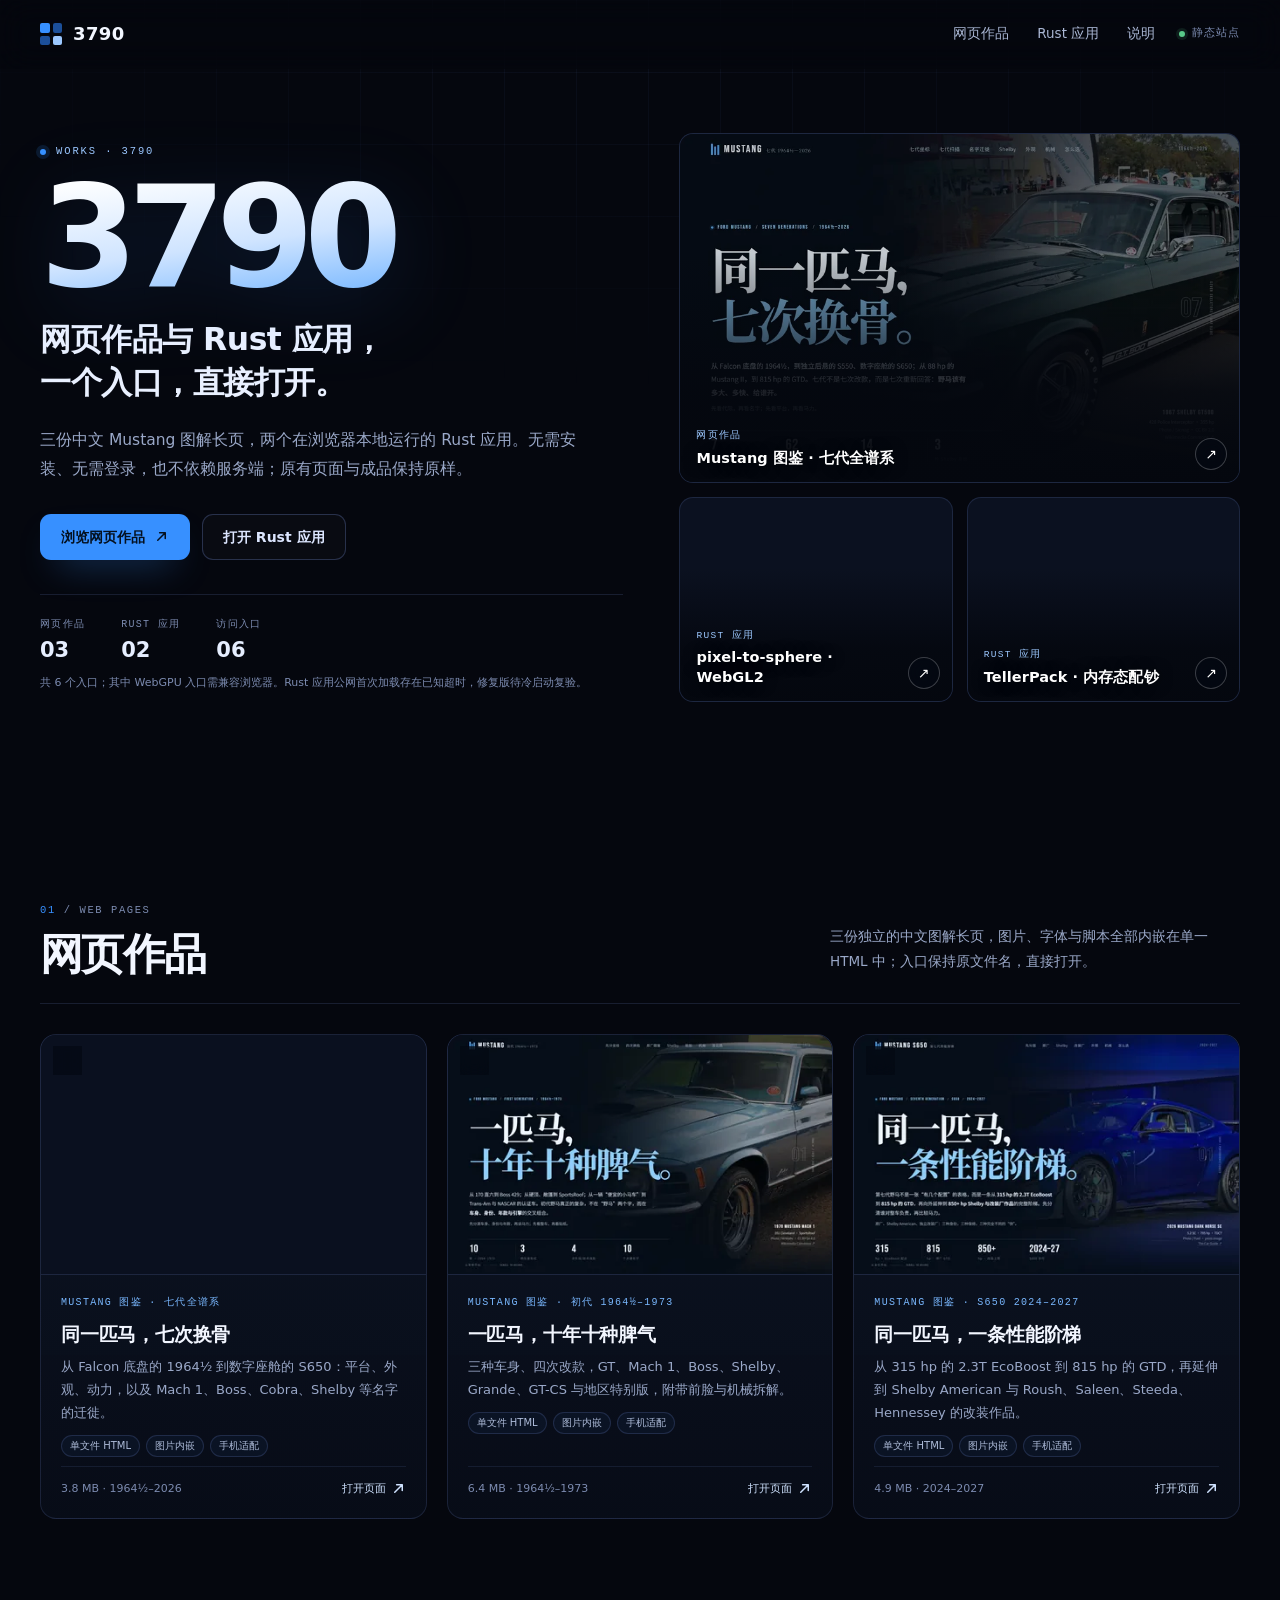
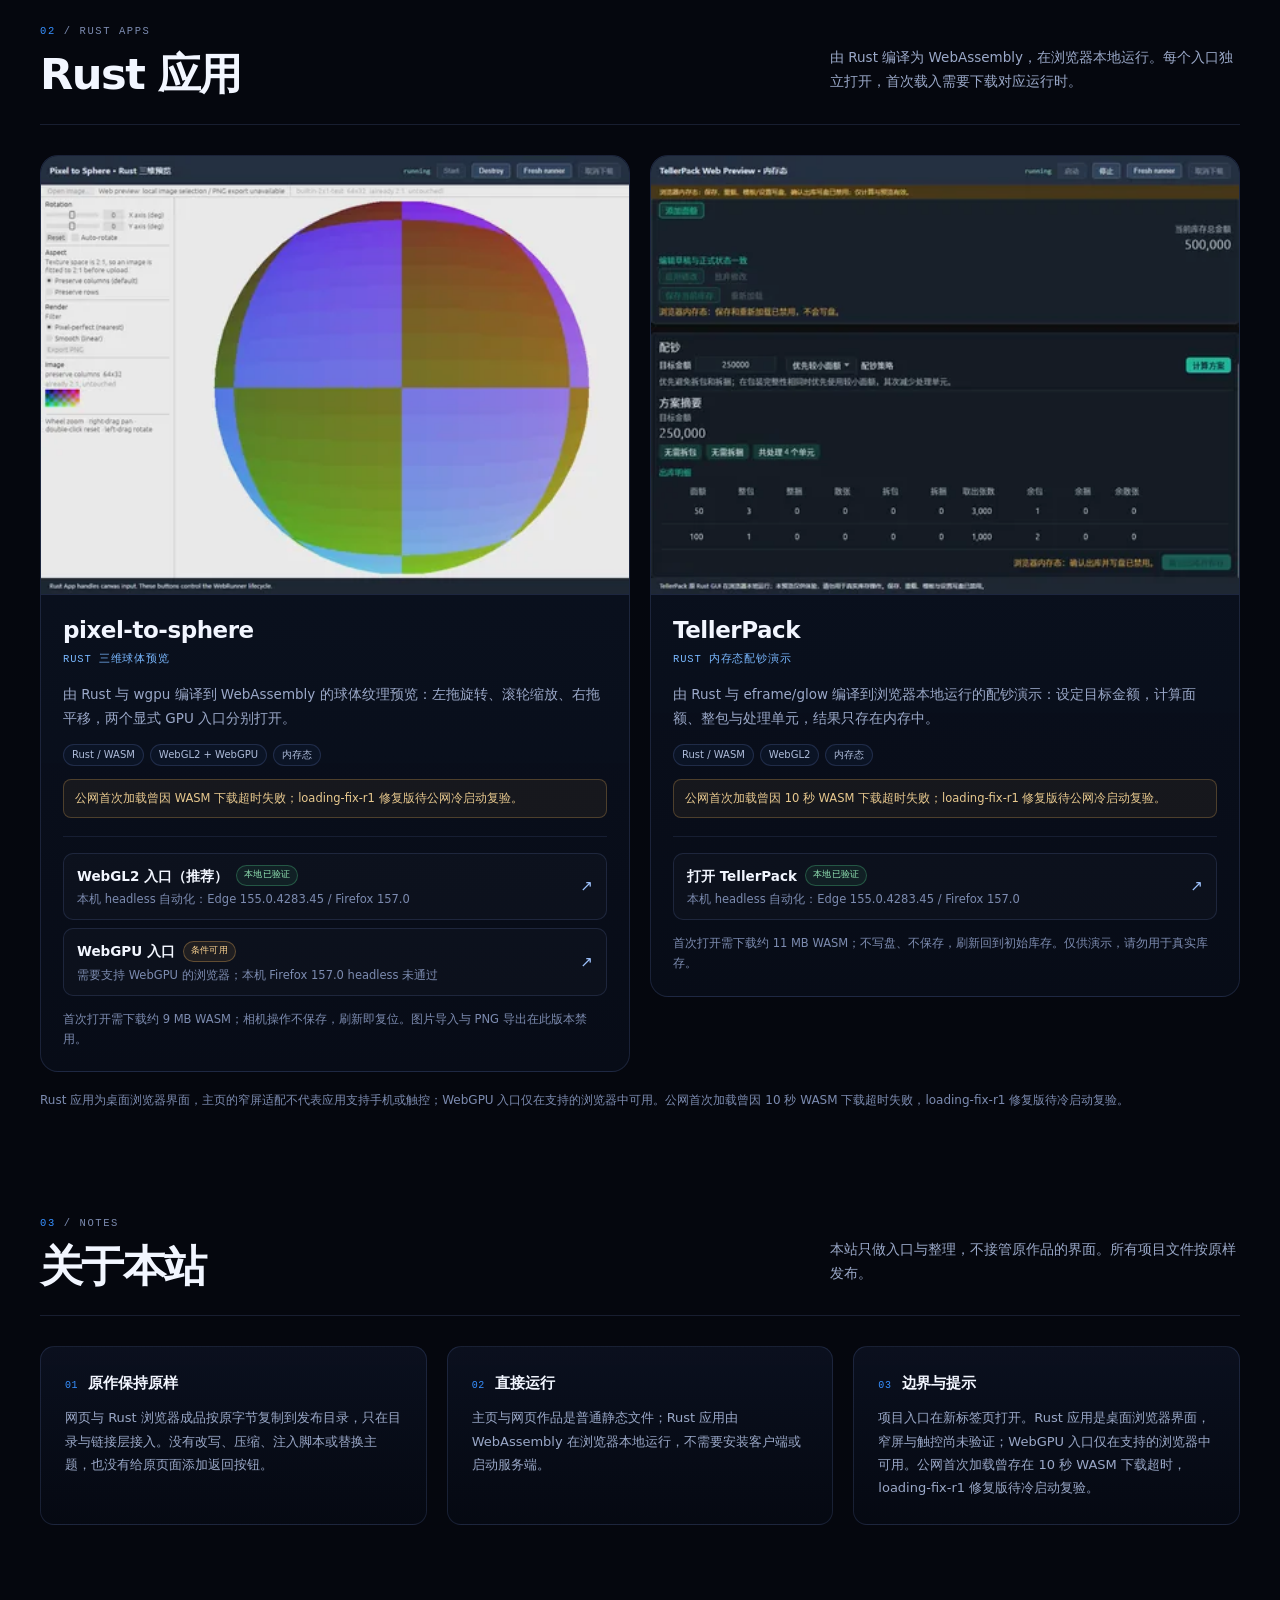
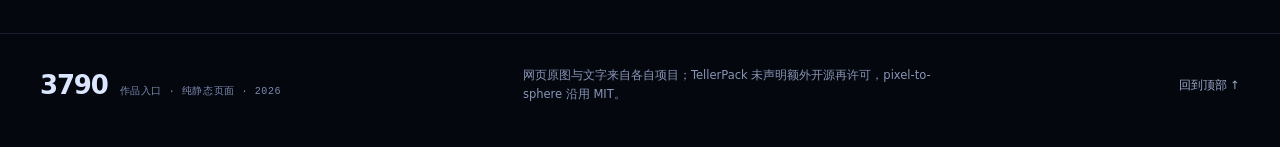
==== commit 006030a9: "Integrate RWP loading-fix-r1 with public status note" ====
--- a/docs/index.html
+++ b/docs/index.html
@@ -50,7 +50,7 @@
           <div class="fact"><dt>Rust 应用</dt><dd>02</dd></div>
           <div class="fact"><dt>访问入口</dt><dd>06</dd></div>
         </dl>
-        <p class="facts-note">共 6 个入口；其中 WebGPU 入口需兼容浏览器。</p>
+        <p class="facts-note">共 6 个入口；其中 WebGPU 入口需兼容浏览器。Rust 应用公网首次加载存在已知超时，修复版待冷启动复验。</p>
       </div>
       <div class="hero-gallery" aria-label="精选入口">
         <a class="tile tile--feature" href="pages/mustang-atlas/mustang-all-generations.html" target="_blank" rel="noopener noreferrer" aria-label="Mustang 图鉴 · 七代全谱系（在新标签页打开）">
@@ -147,6 +147,7 @@
             <p class="app-sub">Rust 三维球体预览</p>
             <p class="app-desc">由 Rust 与 wgpu 编译到 WebAssembly 的球体纹理预览：左拖旋转、滚轮缩放、右拖平移，两个显式 GPU 入口分别打开。</p>
             <div class="app-tags"><span class="tag">Rust / WASM</span><span class="tag">WebGL2 + WebGPU</span><span class="tag">内存态</span></div>
+            <p class="app-status app-status-warn">公网首次加载曾因 WASM 下载超时失败；loading-fix-r1 修复版待公网冷启动复验。</p>
             <div class="app-entries">
             <a class="entry-link" href="apps/pixel-to-sphere/webgl2/index.html" target="_blank" rel="noopener noreferrer">
               <span class="entry-main">
@@ -175,6 +176,7 @@
             <p class="app-sub">Rust 内存态配钞演示</p>
             <p class="app-desc">由 Rust 与 eframe/glow 编译到浏览器本地运行的配钞演示：设定目标金额，计算面额、整包与处理单元，结果只存在内存中。</p>
             <div class="app-tags"><span class="tag">Rust / WASM</span><span class="tag">WebGL2</span><span class="tag">内存态</span></div>
+            <p class="app-status app-status-warn">公网首次加载曾因 10 秒 WASM 下载超时失败；loading-fix-r1 修复版待公网冷启动复验。</p>
             <div class="app-entries">
             <a class="entry-link" href="apps/tellerpack/index.html" target="_blank" rel="noopener noreferrer">
               <span class="entry-main">
@@ -189,7 +191,7 @@
           </div>
         </article>
       </div>
-      <p class="section-footnote">Rust 应用为桌面浏览器界面，主页的窄屏适配不代表应用支持手机或触控；WebGPU 入口仅在支持的浏览器中可用。</p>
+      <p class="section-footnote">Rust 应用为桌面浏览器界面，主页的窄屏适配不代表应用支持手机或触控；WebGPU 入口仅在支持的浏览器中可用。公网首次加载曾因 10 秒 WASM 下载超时失败，loading-fix-r1 修复版待冷启动复验。</p>
     </section>
 
     <section class="section shell about" id="about" aria-labelledby="about-title">
@@ -211,7 +213,7 @@
         </article>
         <article class="note-card">
           <h3><span class="note-num" aria-hidden="true">03</span>边界与提示</h3>
-          <p>项目入口在新标签页打开。Rust 应用是桌面浏览器界面，窄屏与触控尚未验证；WebGPU 入口仅在支持的浏览器中可用。</p>
+          <p>项目入口在新标签页打开。Rust 应用是桌面浏览器界面，窄屏与触控尚未验证；WebGPU 入口仅在支持的浏览器中可用。公网首次加载曾存在 10 秒 WASM 下载超时，loading-fix-r1 修复版待冷启动复验。</p>
         </article>
       </div>
     </section>
--- a/docs/assets/styles.css
+++ b/docs/assets/styles.css
@@ -806,6 +806,29 @@
   margin-top: 14px;
 }
 
+.app-status {
+  margin: 13px 0 0;
+  padding: 9px 11px;
+  border: 1px solid rgba(255, 190, 92, 0.24);
+  border-radius: 8px;
+  background: rgba(255, 190, 92, 0.06);
+  color: #e8c98f;
+  font-size: 11.5px;
+  line-height: 1.65;
+}
+
+.app-status-ok {
+  border-color: rgba(83, 214, 138, 0.24);
+  background: rgba(83, 214, 138, 0.06);
+  color: #9fe0b8;
+}
+
+.app-status-fail {
+  border-color: rgba(255, 130, 130, 0.28);
+  background: rgba(255, 130, 130, 0.07);
+  color: #ffb3b3;
+}
+
 .app-entries {
   display: flex;
   flex-direction: column;
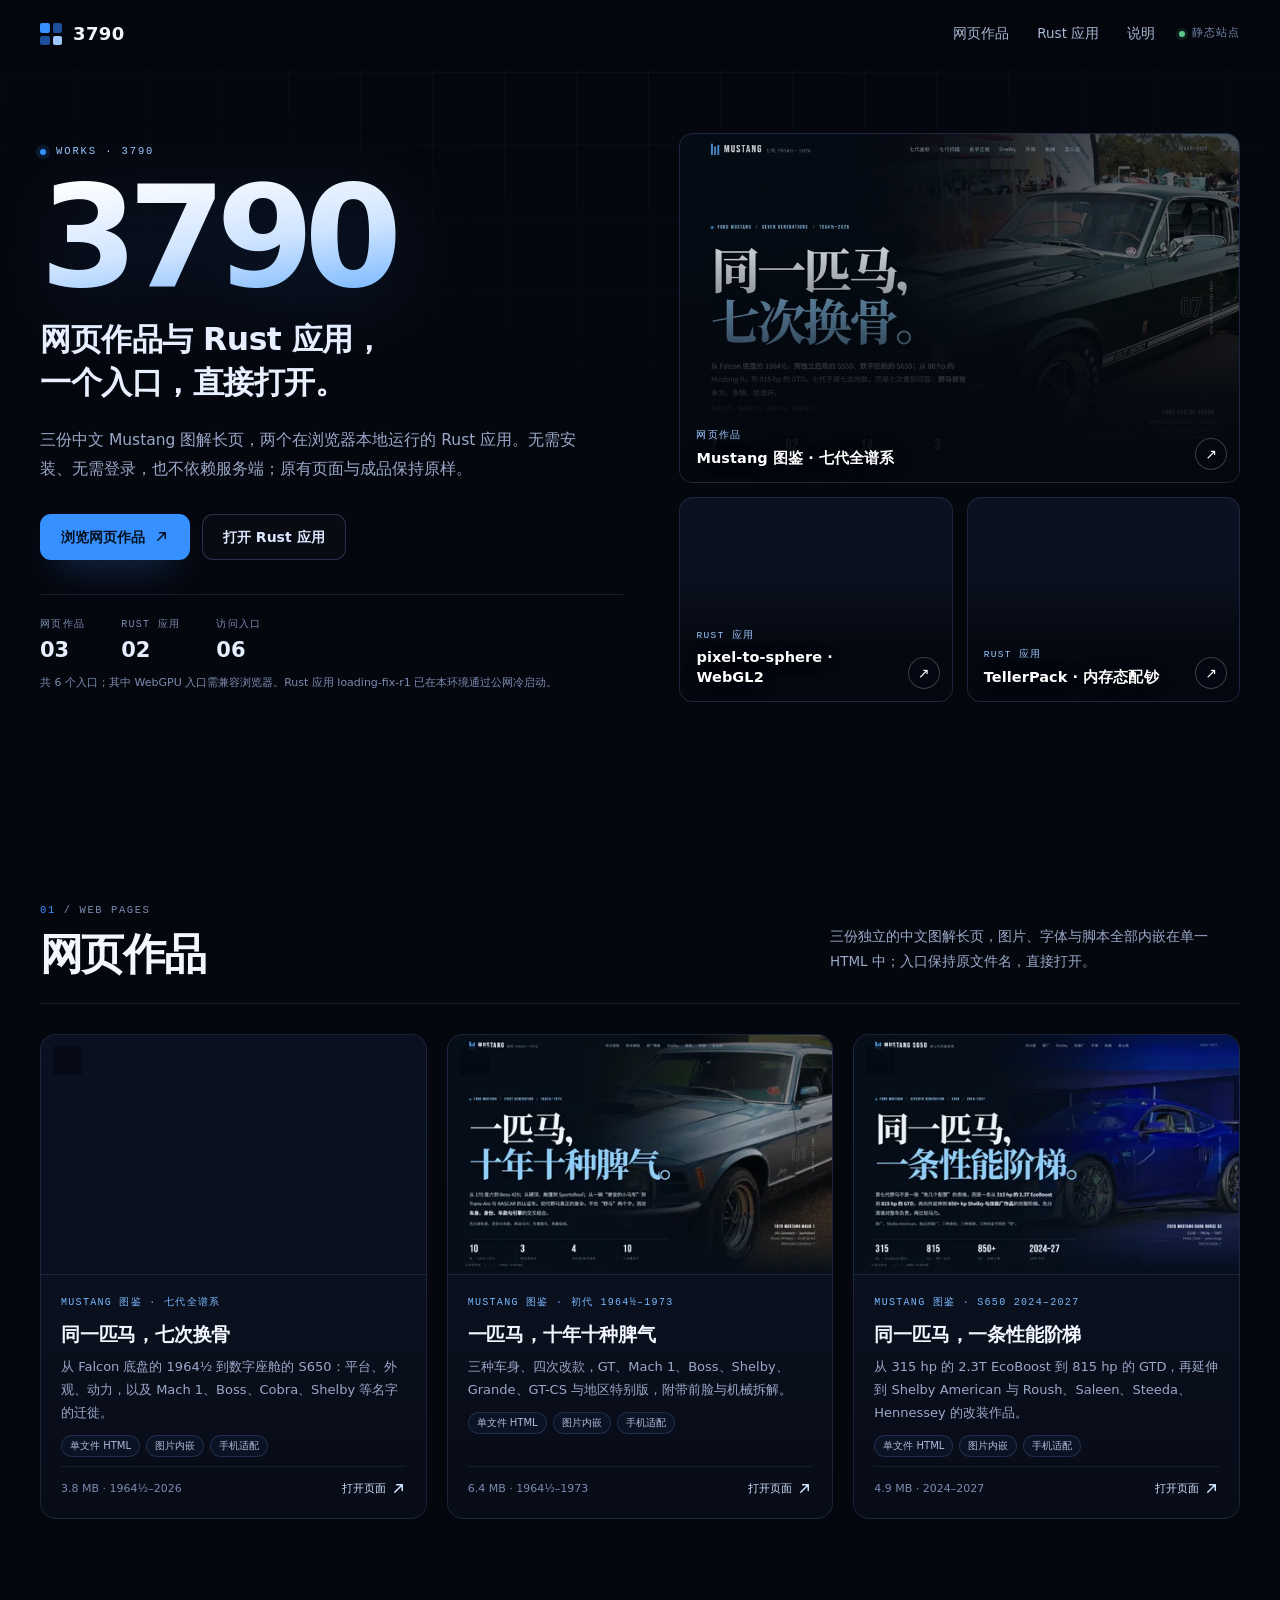
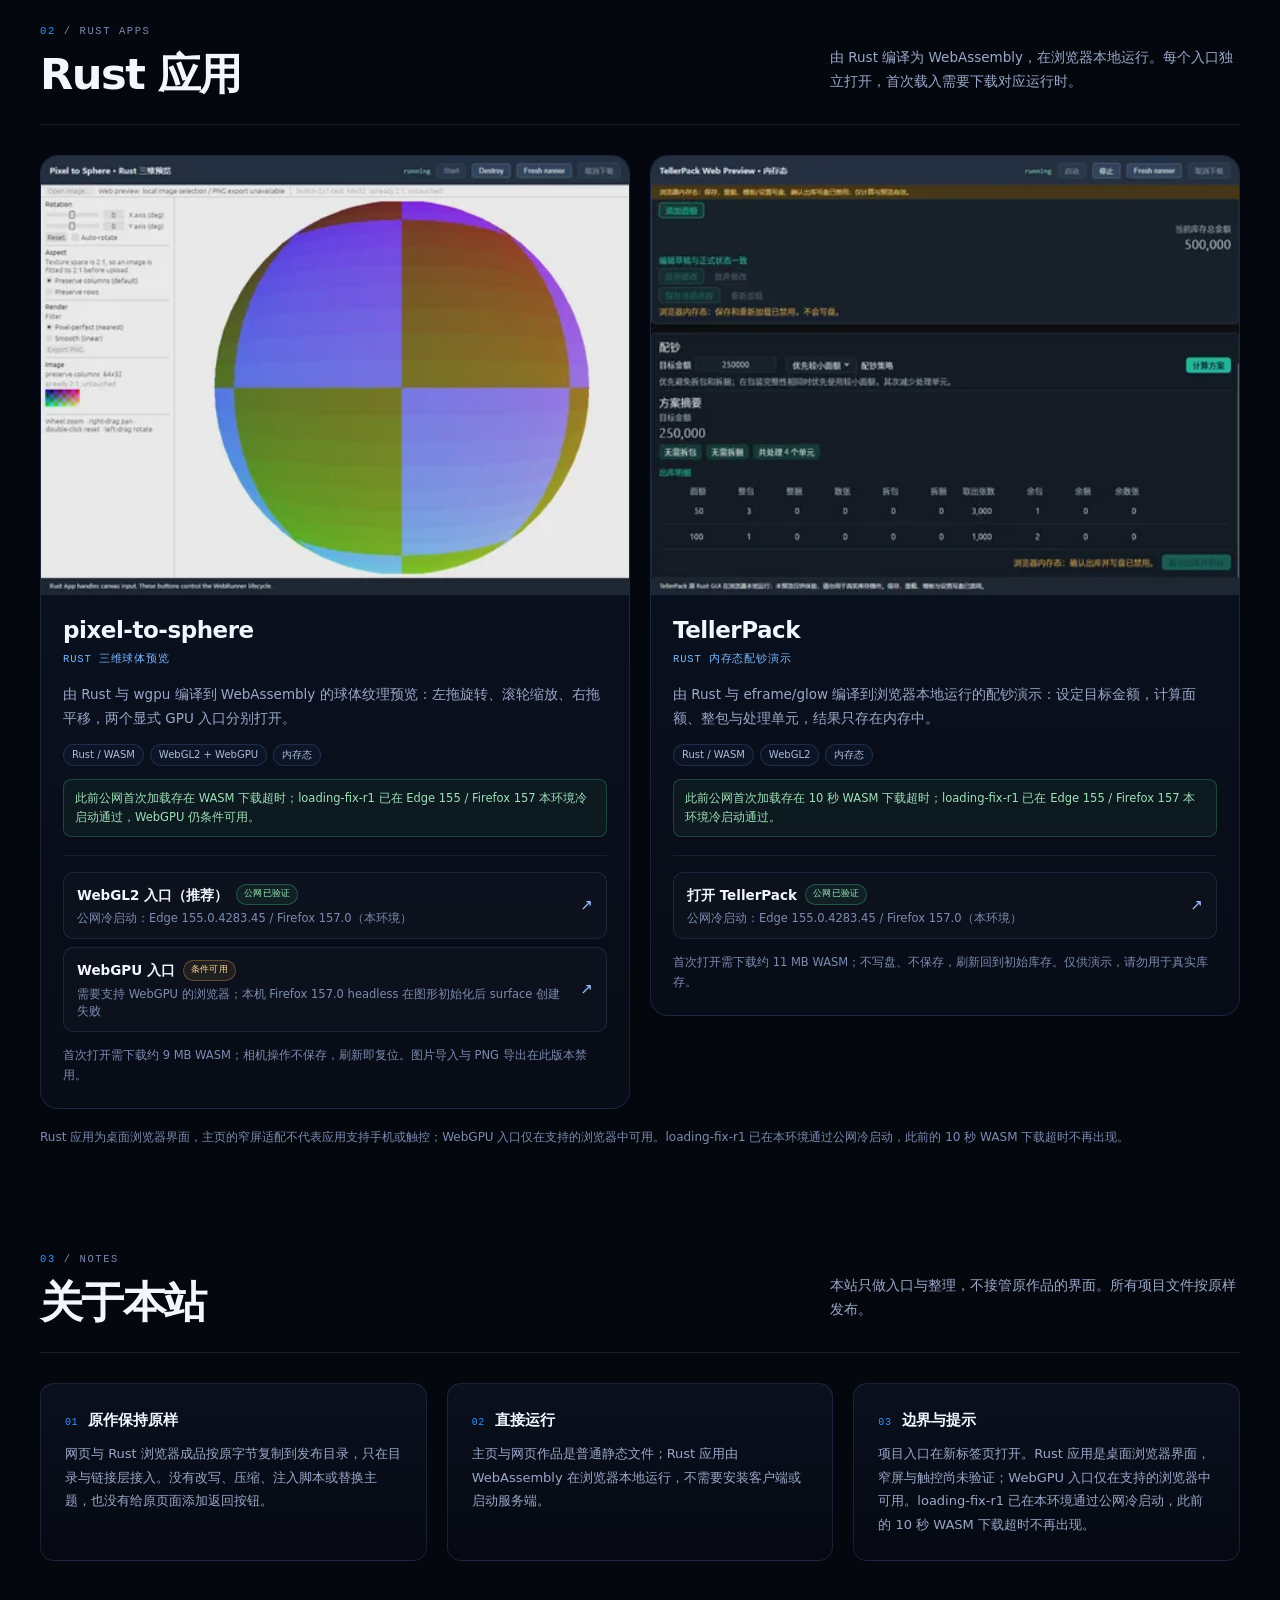
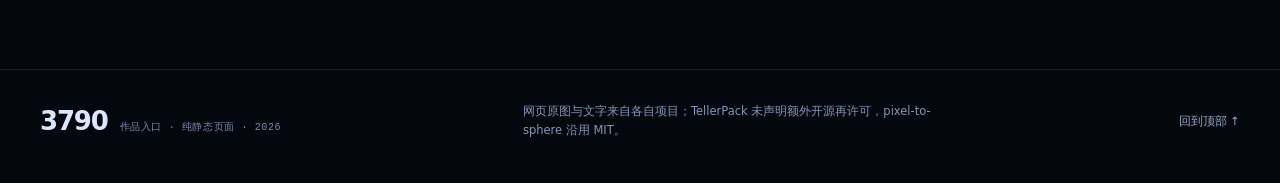
==== commit 1515138d: "Update RWP public loading status after cold-start verification" ====
--- a/docs/index.html
+++ b/docs/index.html
@@ -50,7 +50,7 @@
           <div class="fact"><dt>Rust 应用</dt><dd>02</dd></div>
           <div class="fact"><dt>访问入口</dt><dd>06</dd></div>
         </dl>
-        <p class="facts-note">共 6 个入口；其中 WebGPU 入口需兼容浏览器。Rust 应用公网首次加载存在已知超时，修复版待冷启动复验。</p>
+        <p class="facts-note">共 6 个入口；其中 WebGPU 入口需兼容浏览器。Rust 应用 loading-fix-r1 已在本环境通过公网冷启动。</p>
       </div>
       <div class="hero-gallery" aria-label="精选入口">
         <a class="tile tile--feature" href="pages/mustang-atlas/mustang-all-generations.html" target="_blank" rel="noopener noreferrer" aria-label="Mustang 图鉴 · 七代全谱系（在新标签页打开）">
@@ -147,12 +147,12 @@
             <p class="app-sub">Rust 三维球体预览</p>
             <p class="app-desc">由 Rust 与 wgpu 编译到 WebAssembly 的球体纹理预览：左拖旋转、滚轮缩放、右拖平移，两个显式 GPU 入口分别打开。</p>
             <div class="app-tags"><span class="tag">Rust / WASM</span><span class="tag">WebGL2 + WebGPU</span><span class="tag">内存态</span></div>
-            <p class="app-status app-status-warn">公网首次加载曾因 WASM 下载超时失败；loading-fix-r1 修复版待公网冷启动复验。</p>
+            <p class="app-status app-status-ok">此前公网首次加载存在 WASM 下载超时；loading-fix-r1 已在 Edge 155 / Firefox 157 本环境冷启动通过，WebGPU 仍条件可用。</p>
             <div class="app-entries">
             <a class="entry-link" href="apps/pixel-to-sphere/webgl2/index.html" target="_blank" rel="noopener noreferrer">
               <span class="entry-main">
-                <span class="entry-title">WebGL2 入口（推荐） <span class="badge badge-ok">本地已验证</span></span>
-                <span class="entry-desc">本机 headless 自动化：Edge 155.0.4283.45 / Firefox 157.0</span>
+                <span class="entry-title">WebGL2 入口（推荐） <span class="badge badge-ok">公网已验证</span></span>
+                <span class="entry-desc">公网冷启动：Edge 155.0.4283.45 / Firefox 157.0（本环境）</span>
               </span>
               <span class="entry-go" aria-hidden="true">↗</span>
               <span class="sr-only">（在新标签页打开）</span>
@@ -160,7 +160,7 @@
             <a class="entry-link" href="apps/pixel-to-sphere/webgpu/index.html" target="_blank" rel="noopener noreferrer">
               <span class="entry-main">
                 <span class="entry-title">WebGPU 入口 <span class="badge badge-warn">条件可用</span></span>
-                <span class="entry-desc">需要支持 WebGPU 的浏览器；本机 Firefox 157.0 headless 未通过</span>
+                <span class="entry-desc">需要支持 WebGPU 的浏览器；本机 Firefox 157.0 headless 在图形初始化后 surface 创建失败</span>
               </span>
               <span class="entry-go" aria-hidden="true">↗</span>
               <span class="sr-only">（在新标签页打开）</span>
@@ -176,12 +176,12 @@
             <p class="app-sub">Rust 内存态配钞演示</p>
             <p class="app-desc">由 Rust 与 eframe/glow 编译到浏览器本地运行的配钞演示：设定目标金额，计算面额、整包与处理单元，结果只存在内存中。</p>
             <div class="app-tags"><span class="tag">Rust / WASM</span><span class="tag">WebGL2</span><span class="tag">内存态</span></div>
-            <p class="app-status app-status-warn">公网首次加载曾因 10 秒 WASM 下载超时失败；loading-fix-r1 修复版待公网冷启动复验。</p>
+            <p class="app-status app-status-ok">此前公网首次加载存在 10 秒 WASM 下载超时；loading-fix-r1 已在 Edge 155 / Firefox 157 本环境冷启动通过。</p>
             <div class="app-entries">
             <a class="entry-link" href="apps/tellerpack/index.html" target="_blank" rel="noopener noreferrer">
               <span class="entry-main">
-                <span class="entry-title">打开 TellerPack <span class="badge badge-ok">本地已验证</span></span>
-                <span class="entry-desc">本机 headless 自动化：Edge 155.0.4283.45 / Firefox 157.0</span>
+                <span class="entry-title">打开 TellerPack <span class="badge badge-ok">公网已验证</span></span>
+                <span class="entry-desc">公网冷启动：Edge 155.0.4283.45 / Firefox 157.0（本环境）</span>
               </span>
               <span class="entry-go" aria-hidden="true">↗</span>
               <span class="sr-only">（在新标签页打开）</span>
@@ -191,7 +191,7 @@
           </div>
         </article>
       </div>
-      <p class="section-footnote">Rust 应用为桌面浏览器界面，主页的窄屏适配不代表应用支持手机或触控；WebGPU 入口仅在支持的浏览器中可用。公网首次加载曾因 10 秒 WASM 下载超时失败，loading-fix-r1 修复版待冷启动复验。</p>
+      <p class="section-footnote">Rust 应用为桌面浏览器界面，主页的窄屏适配不代表应用支持手机或触控；WebGPU 入口仅在支持的浏览器中可用。loading-fix-r1 已在本环境通过公网冷启动，此前的 10 秒 WASM 下载超时不再出现。</p>
     </section>
 
     <section class="section shell about" id="about" aria-labelledby="about-title">
@@ -213,7 +213,7 @@
         </article>
         <article class="note-card">
           <h3><span class="note-num" aria-hidden="true">03</span>边界与提示</h3>
-          <p>项目入口在新标签页打开。Rust 应用是桌面浏览器界面，窄屏与触控尚未验证；WebGPU 入口仅在支持的浏览器中可用。公网首次加载曾存在 10 秒 WASM 下载超时，loading-fix-r1 修复版待冷启动复验。</p>
+          <p>项目入口在新标签页打开。Rust 应用是桌面浏览器界面，窄屏与触控尚未验证；WebGPU 入口仅在支持的浏览器中可用。loading-fix-r1 已在本环境通过公网冷启动，此前的 10 秒 WASM 下载超时不再出现。</p>
         </article>
       </div>
     </section>
